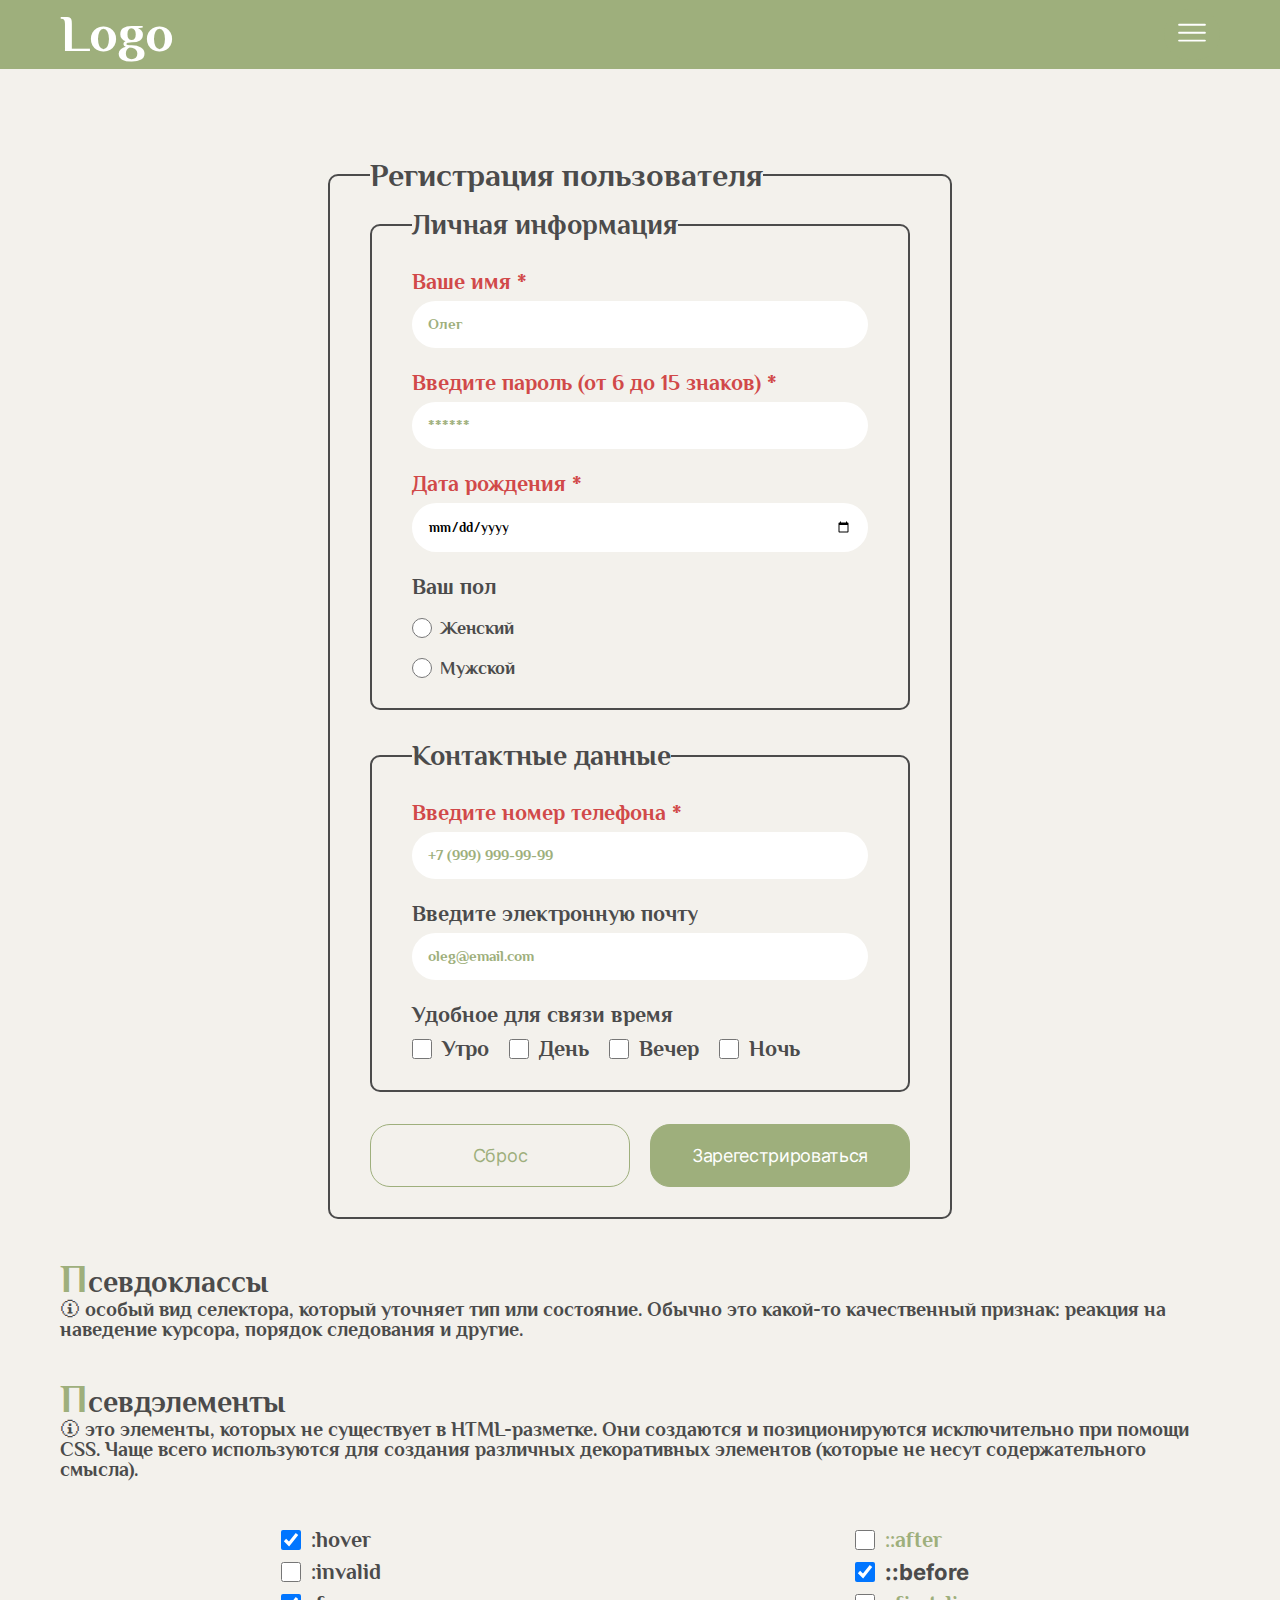
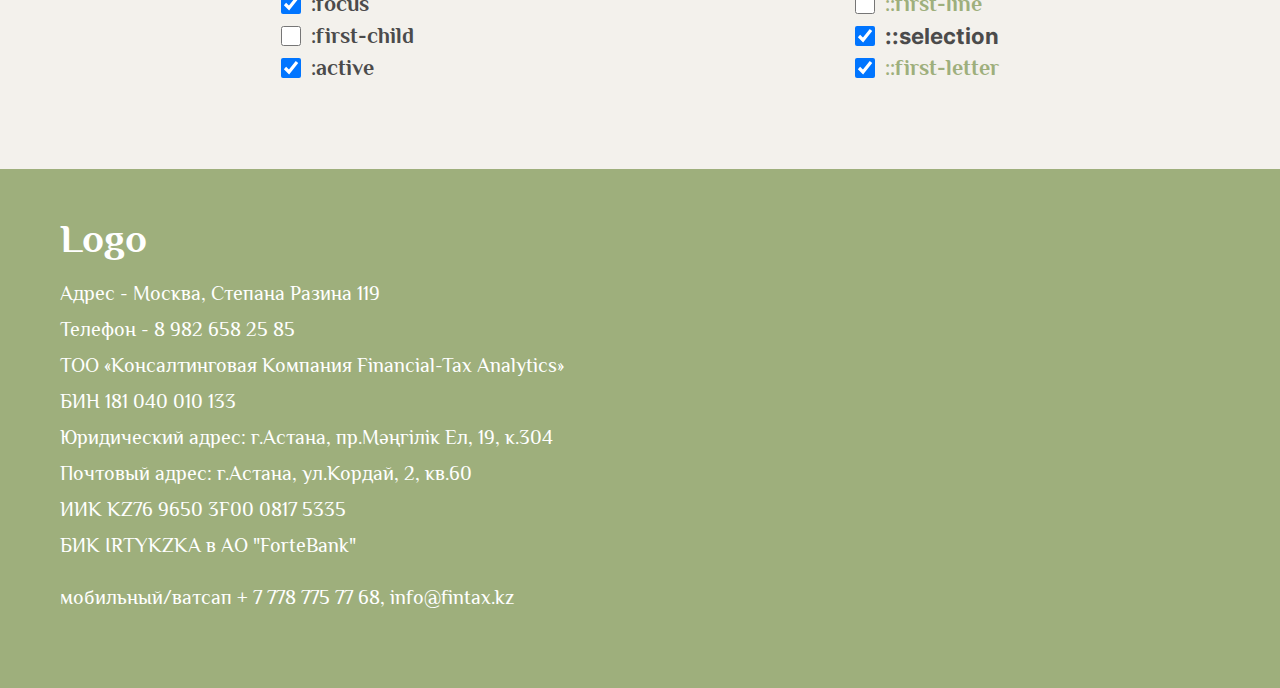
==== form.html @ 0be1e6fa "form + animation" ====
<!DOCTYPE html>
<html lang="en">
<head>
    <meta charset="UTF-8">
    <meta name="viewport" content="width=device-width, initial-scale=1.0">  
    <link rel="stylesheet" href="scss/form.css">
    <title>Лабораторная работа</title>
</head>
<body>
    <header class="header">
        <div class="header__wrapper">
            <a href="index.html" class="header__link">Logo</a>
            <button class="header__btn">
                <img src="image/burger.svg" alt="Навигация" class="header__burger">
            </button>
        </div>
    </header>
    <main>
        <form action="//httpbin.org/post" method="post" class="registration">
            <fieldset>
                <legend class="registration__title">Регистрация пользователя</legend>

                <fieldset class="registration__personal">
                    <legend>Личная информация</legend>

                    <label class="attention" for="name">Ваше имя *
                        <input type="text" required name="name" id="name" placeholder="Олег"></label>
                    <label class="attention" for="password">Введите пароль (от 6 до 15 знаков) *
                        <input type="password" required name="password" id="password" placeholder="******" minlength="6" maxlength="15"></label>
                    <label class="attention" for="birthday">Дата рождения *
                        <input type="date" required name="birthday" id="birthday"></label>

                    <label for="gender">Ваш пол</label>
                        <div class="registration__gender">
                            <input type="radio" name="gender" id="female" value="female">
                            <label for="female">Женский</label></div>
                        <div class="registration__gender">
                            <input type="radio" name="gender" id="male" value="male">
                            <label for="male">Мужской</label></div>
                </fieldset>

                <fieldset class="registration__conacts">
                    <legend>Контактные данные</legend>
                    <label class="attention" for="telephone">Введите номер телефона *
                        <input type="tel" required name="telephone" id="telephone" placeholder="+7 (999) 999-99-99"></label>
                    <label for="email">Введите электронную почту
                        <input type="email" id="email" name="email" placeholder="oleg@email.com"></label>
                    <label for="daytime">Удобное для связи время</label>

                    <div class="registration__daytime">
                        <input type="checkbox" name="daytime" id="morning" value="morning"/>
                        <label for="morning">Утро</label>
                        <input type="checkbox" name="daytime" id="afternoon" value="afternoon"/>
                        <label for="afternoon">День</label>
                        <input type="checkbox" name="daytime" id="evening" value="evening"/>
                        <label for="evening">Вечер</label>
                        <input type="checkbox" name="daytime" id="night" value="night"/>
                        <label for="night">Ночь</label>
                    </div>
                </fieldset>

                <div class="registration_btns">
                    <button type="reset" class="registration__reset">Сброс</button>
                    <button type="submit" class="registration__submit">Зарегестрироваться</button>
                </div>
            </fieldset>
        </form>
        <form action="" class="dictionary">
            <dl>
                <dt>Псевдоклассы</dt>
                <dd> особый вид селектора, который уточняет тип или состояние. Обычно это какой-то качественный признак: реакция на наведение курсора, порядок следования и другие.</dd>
                <dt>Псевдэлементы</dt>
                <dd> это элементы, которых не существует в HTML-разметке. Они создаются и позиционируются исключительно при помощи CSS. Чаще всего используются для создания различных декоративных элементов (которые не несут содержательного смысла).</dd>
            </dl>
            <div>
                <ul class="dictionary__pseudoclass">
                    <li>
                        <input checked type="checkbox" name="pseudoclass" id="hover" value="hover"/>
                        <label for="hover">:hover</label>
                    </li>
                    <li>
                        <input type="checkbox" name="pseudoclass" id="invalid" value="invalid"/>
                        <label for="invalid">:invalid</label>
                    </li>
                    <li>
                        <input checked type="checkbox" name="pseudoclass" id="focus" value="focus"/>
                        <label for="focus">:focus</label>
                    </li>
                    <li>
                        <input type="checkbox" name="pseudoclass" id="first-child" value="first-child"/>
                        <label for="first-child">:first-child</label>
                    </li>
                    <li>
                        <input checked type="checkbox" name="pseudoclass" id="active" value="active"/>
                        <label for="active">:active</label>
                    </li>
                </ul>
                <ul class="dictionary__pseudoelement">
                    <li>
                        <input type="checkbox" name="pseudoelement" id="after" value="after"/>
                        <label for="after">::after</label>
                    </li>
                    <li>
                        <input checked type="checkbox" name="pseudoelement" id="before" value="before"/>
                        <label for="before">::before</label>
                    </li>
                    <li>
                        <input type="checkbox" name="pseudoelement" id="first-line" value="first-line"/>
                        <label for="first-line">::first-line</label>
                    </li>
                    <li>
                        <input checked type="checkbox" name="pseudoelement" id="selection" value="selection"/>
                        <label for="selection">::selection</label>
                    </li>
                    <li>
                        <input checked type="checkbox" name="pseudoelement" id="first-letter" value="first-letter"/>
                        <label for="first-letter">::first-letter</label>
                    </li>
                </ul>
            </div>
        </form>
    </main>
    <footer class="footer">
        <div class="footer__background">
            <ul class="footer__list">
                <li class="footer__item footer__item--logo">Logo</li>
                <li class="footer__item">Адрес - Москва, Степана Разина 119</li>
                <li class="footer__item">Телефон - <a href="tel:8(982)658-25-85"> 8 982 658 25 85</a></li>
                <li class="footer__item">ТОО «Консалтинговая Компания Financial-Tax Analytics»</li>
                <li class="footer__item">БИН 181 040 010 133</li>
                <li class="footer__item">Юридический адрес: г.Астана, пр.Мәңгілік Ел, 19, к.304</li>
                <li class="footer__item">Почтовый адрес: г.Астана, ул.Кордай, 2, кв.60</li>
                <li class="footer__item">ИИК KZ76 9650 3F00 0817 5335</li>
                <li class="footer__item">БИК IRTYKZKA в АО "ForteBank"</li>
                <li class="footer__item footer__item--last">мобильный/ватсап 
                    <a href="tel:+7(778)-775-77-68">+ 7 778 775 77 68</a>,
                    <a href="mailto:info@fintax.kz">info@fintax.kz</a>
                </li>
            </ul>
        </div>
    </footer>
</body>
</html>
---- scss/form.css ----
@charset "UTF-8";
html, body, div, span, applet, object, iframe,
h1, h2, h3, h4, h5, h6, p, blockquote, pre,
a, abbr, acronym, address, big, cite, code,
del, dfn, em, img, ins, kbd, q, s, samp,
small, strike, strong, sub, sup, tt, var,
b, u, i, center,
dl, dt, dd, ol, ul, li,
fieldset, form, label, legend, button, input, textarea,
table, caption, tbody, tfoot, thead, tr, th, td,
article, aside, canvas, details, embed,
figure, figcaption, footer, header, hgroup,
menu, nav, output, ruby, section, summary,
time, mark, audio, video {
  margin: 0;
  padding: 0;
  border: 0;
}

*, *:before, *:after {
  box-sizing: border-box;
}

:focus, :active {
  outline: none;
}

a:focus, a:active {
  outline: none;
}

nav, footer, header, aside {
  display: block;
}

html, body {
  height: 100%;
  width: 100%;
  font-size: 100%;
  line-height: 1;
  -ms-text-size-adjust: 100%;
  -moz-text-size-adjust: 100%;
  -webkit-text-size-adjust: 100%;
}

input, button, textarea {
  font-family: inherit;
}

input::-ms-clear {
  display: none;
}

button {
  cursor: pointer;
}

button::-moz-focus-inner {
  padding: 0;
  border: 0;
}

a, a:visited {
  text-decoration: none;
}

a:hover {
  text-decoration: none;
}

ul li {
  list-style: none;
}

img {
  vertical-align: top;
}

h1, h2, h3, h4, h5, h6 {
  font-size: inherit;
  font-weight: inherit;
}

a {
  color: inherit;
}

@font-face {
  font-family: "Inter Light";
  font-weight: 300;
  font-style: normal;
  src: url("../../fonts/Inter-Light.eot");
  src: local("Inter Light"), url("../../fonts/Inter-Light.eot?#iefix") format("embedded-opentype"), url("../../fonts/Inter-Light.woff2") format("woff2"), url("../../fonts/Inter-Light.woff") format("woff"), url("../../fonts/Inter-Light.ttf") format("truetype");
}
@font-face {
  font-family: "Inter";
  font-weight: 400;
  font-style: normal;
  src: url("../../fonts/Inter-Regular.eot");
  src: local("Inter Regular"), url("../../fonts/Inter-Regular.eot?#iefix") format("embedded-opentype"), url("../../fonts/Inter-Regular.woff2") format("woff2"), url("../../fonts/Inter-Regular.woff") format("woff"), url("../../fonts/Inter-Regular.ttf") format("truetype");
}
@font-face {
  font-family: "Inter Medium";
  font-weight: 500;
  font-style: normal;
  src: url("../../fonts/Inter-Medium.eot");
  src: local("Inter Medium"), url("../../fonts/Inter-Medium.eot?#iefix") format("embedded-opentype"), url("../../fonts/Inter-Medium.woff2") format("woff2"), url("../../fonts/Inter-Medium.woff") format("woff"), url("../../fonts/Inter-Medium.ttf") format("truetype");
}
@font-face {
  font-family: "Inter SemiBold";
  font-weight: 600;
  font-style: normal;
  src: url("../../fonts/Inter-SemiBold.eot");
  src: local("Inter SemiBold"), url("../../fonts/Inter-SemiBold.eot?#iefix") format("embedded-opentype"), url("../../fonts/Inter-SemiBold.woff2") format("woff2"), url("../../fonts/Inter-SemiBold.woff") format("woff"), url("../../fonts/Inter-SemiBold.ttf") format("truetype");
}
@font-face {
  font-family: "Inter Bold";
  font-weight: 700;
  font-style: normal;
  src: url("../../fonts/Inter-Bold.eot");
  src: local("Inter Bold"), url("../../fonts/Inter-Bold.eot?#iefix") format("embedded-opentype"), url("../../fonts/Inter-Bold.woff2") format("woff2"), url("../../fonts/Inter-Bold.woff") format("woff"), url("../../fonts/Inter-Bold.ttf") format("truetype");
}
@font-face {
  font-family: "Philosopher Bold";
  font-style: normal;
  font-weight: 700;
  src: url("../../fonts/Philosopher-Bold.eot");
  src: local("Philosopher Bold"), url("../../fonts/Philosopher-Bold.eot?#iefix") format("embedded-opentype"), url("../../fonts/Philosopher-Bold.woff2") format("woff2"), url("../../fonts/Philosopher-Bold.woff") format("woff"), url("../../fonts/Philosopher-Bold.ttf") format("truetype");
}
@font-face {
  font-family: "Philosopher Italic";
  font-weight: 400;
  font-style: italic;
  src: url("../../fonts/Philosopher-Italic.eot");
  src: local("Philosopher Italic"), url("../../fonts/Philosopher-Italic.eot?#iefix") format("embedded-opentype"), url("../../fonts/Philosopher-Italic.woff2") format("woff2"), url("../../fonts/Philosopher-Italic.woff") format("woff"), url("../../fonts/Philosopher-Italic.ttf") format("truetype");
}
@font-face {
  font-family: "Philosopher";
  font-weight: 400;
  font-style: normal;
  src: url("../../fonts/Philosopher-Regular.eot");
  src: local("Philosopher"), url("../../fonts/Philosopher-Regular.eot?#iefix") format("embedded-opentype"), url("../../fonts/Philosopher-Regular.woff2") format("woff2"), url("../../fonts/Philosopher-Regular.woff") format("woff"), url("../../fonts/Philosopher-Regular.ttf") format("truetype");
}
@font-face {
  font-family: "VelaSans";
  font-weight: 400;
  font-style: normal;
  src: url("../../fonts/VelaSans-Regular.eot");
  src: local("VelaSans"), url("../../fonts/VelaSans-Regular.eot?#iefix") format("embedded-opentype"), url("../../fonts/VelaSans-Regular.woff2") format("woff2"), url("../../fonts/VelaSans-Regular.woff") format("woff"), url("../../fonts/VelaSans-Regular.ttf") format("truetype");
}
:root {
  font-size: 62.5%;
  scroll-behavior: smooth;
}

::-moz-selection {
  background-color: #9EAF7C;
}

::selection {
  background-color: #9EAF7C;
}

::-moz-placeholder {
  color: #9EAF7C;
  font-size: 1.5rem;
}

::placeholder {
  color: #9EAF7C;
  font-size: 1.5rem;
}

body {
  background-color: #F3F1EC;
  font-size: 1.6rem;
  color: #4B4B4B;
}

main {
  font-family: "Philosopher Bold", serif;
}
main button {
  border: solid #9EAF7C 1px;
  padding: 20px 0;
  width: 100%;
  align-self: center;
  justify-self: center;
}
main button:hover {
  background-color: #444237;
  color: #9EAF7C;
  border-color: #444237;
  box-shadow: 5px 5px black;
  transform: rotate(3deg) scale(1.08);
  transition: background-color, color, border-color, box-shadow, transform 0.15s;
}
main button:active {
  color: #FFF;
}
main button:focus {
  color: #000000;
  border-color: #4B4B4B;
}
@media screen and (min-width: 959px) {
  main button {
    width: 560px;
  }
}

a:hover {
  -webkit-text-decoration: underline #9EAF7C;
          text-decoration: underline #9EAF7C;
  color: #9EAF7C;
  transition: color 0.15s, -webkit-text-decoration;
  transition: text-decoration, color 0.15s;
  transition: text-decoration, color 0.15s, -webkit-text-decoration;
}

a:focus {
  border: 1px solid #9EAF7C;
}

a:active {
  color: #4B4B4B;
  -webkit-text-decoration: underline #4B4B4B;
          text-decoration: underline #4B4B4B;
}

button {
  font-family: "Inter", sans-serif;
  line-height: 120%;
  border-radius: 20px;
  color: #FFF;
  background: #9EAF7C;
  letter-spacing: -0.32px;
}
@media screen and (min-width: 959px) {
  button {
    font-size: 1.8rem;
  }
}

h1 {
  font-size: 3.4rem;
  letter-spacing: -2.04px;
}
@media screen and (min-width: 959px) {
  h1 {
    font-size: 5rem;
  }
}

h2 {
  font-family: "Philosopher Italic", serif;
  font-size: 3.8rem;
}
@media screen and (min-width: 959px) {
  h2 {
    font-size: 5.4rem;
  }
}

input {
  border-radius: 60px;
  padding: 16px;
}

textarea {
  resize: none;
}

main {
  margin-inline: 45px;
  max-width: 1160px;
  display: flex;
  flex-direction: column;
  align-items: center;
  padding: 90px 0;
}
@media screen and (min-width: 1159px) {
  main {
    margin-inline: auto;
  }
}

.header {
  overflow-x: hidden;
  width: 100%;
  padding: 8px 0;
  color: #FFF;
  background-color: #9EAF7C;
}

.header__wrapper {
  margin-inline: 45px;
  max-width: 1160px;
  display: flex;
  justify-content: space-between;
  align-items: center;
}
@media screen and (min-width: 1159px) {
  .header__wrapper {
    margin-inline: auto;
  }
}

.header__link {
  font-family: "Philosopher Bold", serif;
  color: #FFF;
  font-size: 3rem;
}
@media screen and (min-width: 959px) {
  .header__link {
    font-size: 5.25rem;
  }
}

.header__btn {
  border-radius: 60px;
  padding: 14.5px 13px;
}

@media screen and (min-width: 959px) {
  .header__burger {
    width: 30px;
  }
}

/*----------------------------------------------------------------*/
.attention {
  color: #d14949;
}

input:focus {
  border: 1px solid #4B4B4B;
}

label {
  display: flex;
  flex-direction: column;
  font-size: 2.2rem;
  margin-top: 12px;
  gap: 8px;
}

fieldset {
  display: inline-block;
  border: 2px #4B4B4B solid;
  padding: 20px 40px 30px;
  border-radius: 10px;
  display: flex;
  gap: 12px;
  flex-direction: column;
}

legend {
  font-size: 2.8rem;
}

.registration__title {
  font-size: 3.2rem;
}

.registration__gender {
  display: flex;
  flex-direction: row;
  align-items: center;
  gap: 8px;
  margin-top: 8px;
}
.registration__gender > label {
  font-size: 1.8rem;
  margin-top: 0;
}

input[type=radio] {
  width: 20px;
  height: 20px;
}

input[type=radio]:checked + label {
  color: #9EAF7C;
}

input[type=radio]:focus + label {
  border: 1px solid #9EAF7C;
}

.registration__conacts {
  margin-top: 20px;
}

.registration__daytime {
  display: flex;
  gap: 10px;
  align-items: center;
}
.registration__daytime > label {
  margin-top: 0;
  margin-right: 10px;
}

input[type=checkbox] {
  width: 20px;
  height: 20px;
}

.registration__daytime > input[type=checkbox]:checked + label {
  color: #9EAF7C;
}

input[type=checkbox]:focus + label {
  border: 1px solid #9EAF7C;
}

.registration_btns {
  display: flex;
  flex-wrap: wrap;
  justify-content: center;
  gap: 20px;
  margin-top: 20px;
}

.registration__reset {
  width: 260px;
  background-color: transparent;
  color: #9EAF7C;
}

.registration__submit {
  width: 260px;
}

dl {
  font-size: 2rem;
}

dt {
  margin-top: 40px;
  font-size: 3rem;
}
dt::first-letter {
  font-size: 4rem;
  color: #9EAF7C;
}

dd::before {
  content: "🛈";
}

.dictionary > div {
  display: flex;
  justify-content: space-around;
  margin-top: 40px;
}

.dictionary__pseudoclass > li,
.dictionary__pseudoelement > li {
  display: flex;
  align-items: center;
  margin-top: 10px;
  gap: 10px;
}
.dictionary__pseudoclass > li > label,
.dictionary__pseudoelement > li > label {
  margin-top: 0;
}

.dictionary__pseudoelement > li:nth-child(2n) {
  font-family: "Inter Bold";
}

.dictionary__pseudoelement > li:nth-child(2n+1) {
  color: #9EAF7C;
}

/*----------------------------------------------------------------*/
.footer {
  overflow-x: hidden;
  position: sticky;
  top: 100vh;
}

.footer__title {
  margin-inline: 45px;
  max-width: 1160px;
  margin-top: 90px;
}
@media screen and (min-width: 1159px) {
  .footer__title {
    margin-inline: auto;
  }
}

.footer__info {
  position: relative;
  margin-top: 40px;
}

.footer__map {
  width: 100%;
}

.footer__background {
  background: #9EAF7C;
  padding: 34px 0 73px 0;
}

.footer__list {
  margin-inline: 45px;
  max-width: 1160px;
  margin-inline: 45px;
  font-family: "Philosopher", serif;
  color: #FFF;
}
@media screen and (min-width: 1159px) {
  .footer__list {
    margin-inline: auto;
  }
}
@media screen and (min-width: 1159px) {
  .footer__list {
    font-size: 2rem;
  }
}

.footer__item {
  line-height: 180%;
}
.footer__item > a:hover {
  color: #4B4B4B;
}
.footer__item > a:focus {
  border: 1px solid #4B4B4B;
}
.footer__item--logo {
  display: inline-block;
  font-size: 4rem;
  font-family: "Philosopher Bold";
}
.footer__item--logo:hover {
  transform: scale(1.5) rotate(30deg) skew(10deg);
  transition: 0.3s;
}
.footer__item--last {
  margin-top: 16px;
}/*# sourceMappingURL=form.css.map */
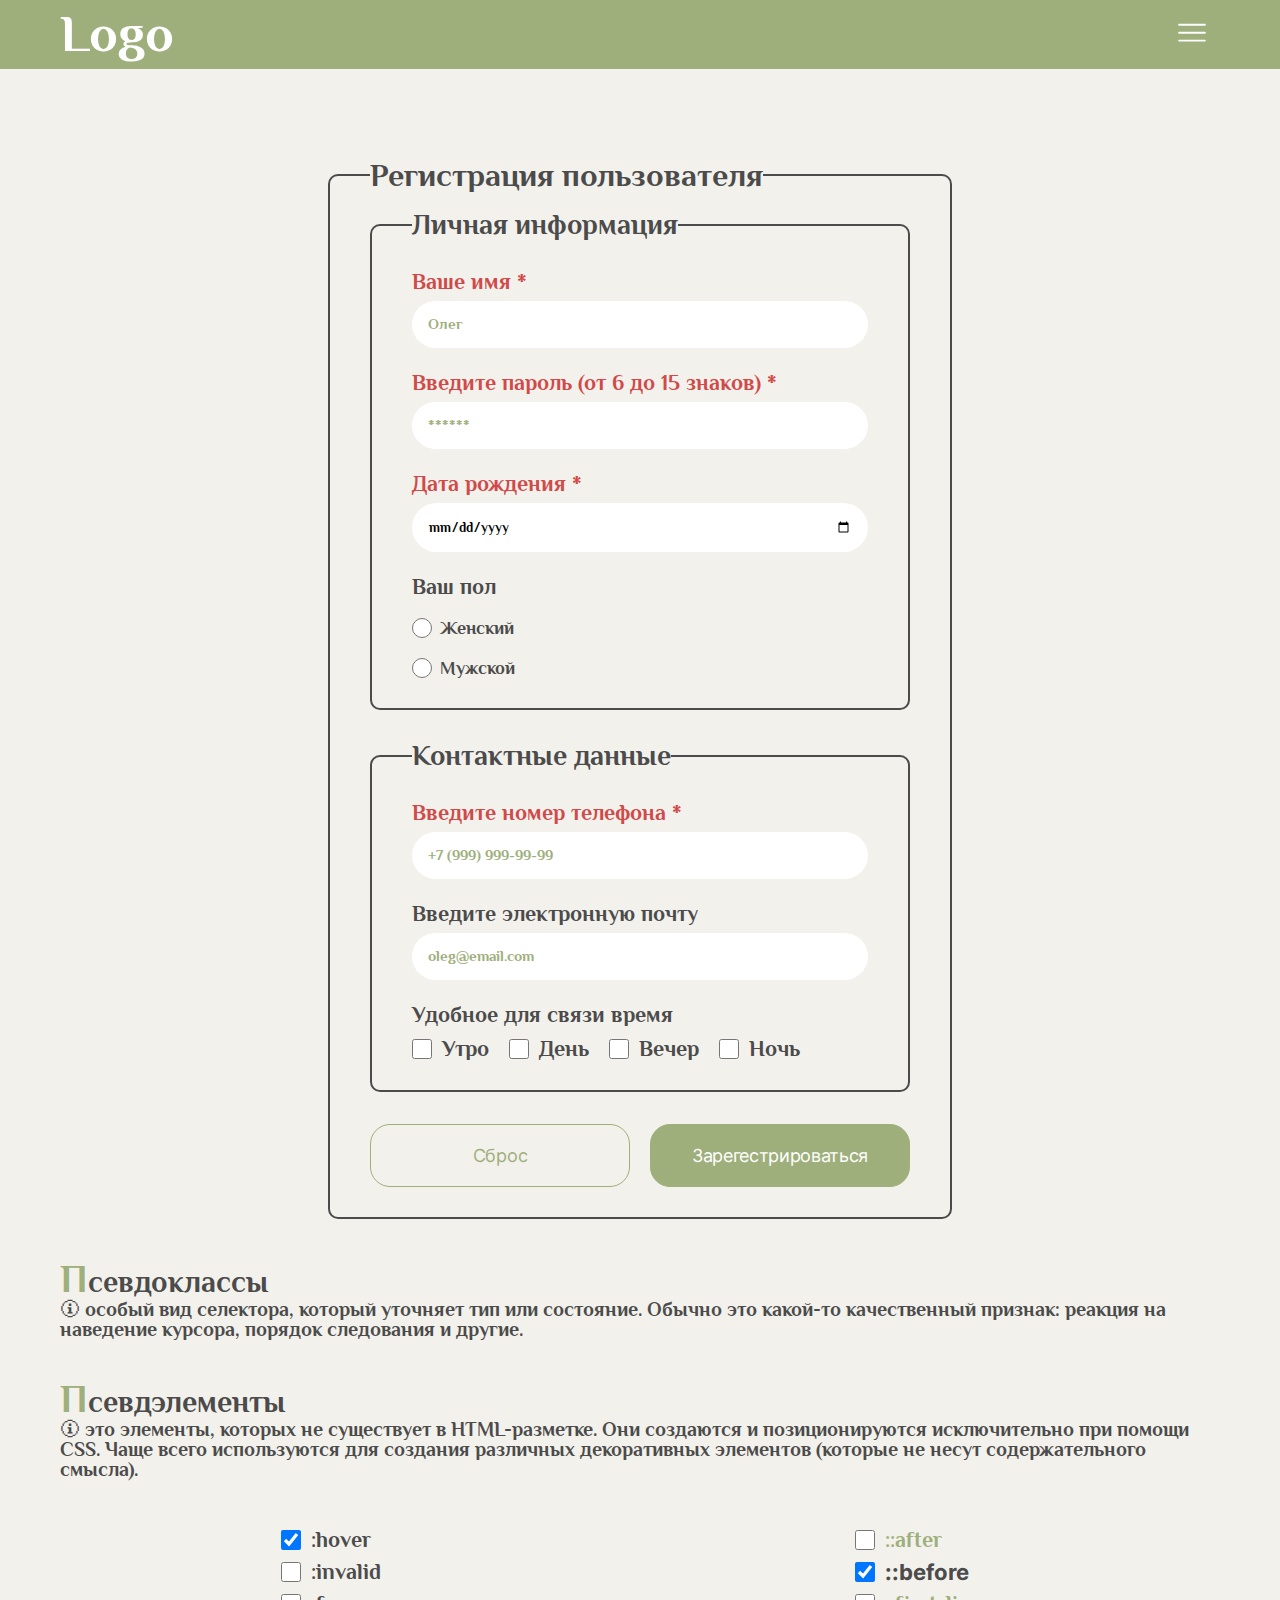
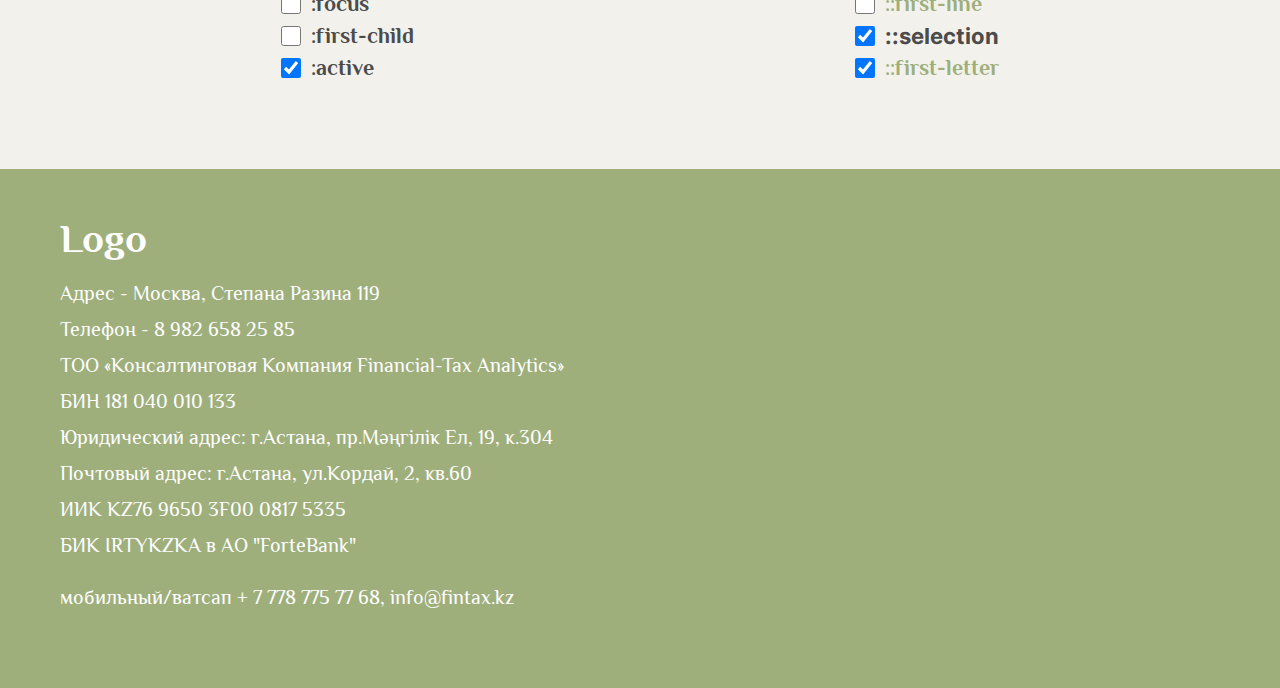
==== commit aca34c51: "form + demo" ====
--- a/form.html
+++ b/form.html
@@ -83,7 +83,7 @@
                         <label for="invalid">:invalid</label>
                     </li>
                     <li>
-                        <input checked type="checkbox" name="pseudoclass" id="focus" value="focus"/>
+                        <input type="checkbox" name="pseudoclass" id="focus" value="focus"/>
                         <label for="focus">:focus</label>
                     </li>
                     <li>
--- a/scss/form.css
+++ b/scss/form.css
@@ -21,11 +21,11 @@
   box-sizing: border-box;
 }
 
-:focus, :active {
+:active {
   outline: none;
 }
 
-a:focus, a:active {
+a:active {
   outline: none;
 }
 
@@ -198,10 +198,6 @@
 main button:active {
   color: #FFF;
 }
-main button:focus {
-  color: #000000;
-  border-color: #4B4B4B;
-}
 @media screen and (min-width: 959px) {
   main button {
     width: 560px;
@@ -215,10 +211,6 @@
   transition: color 0.15s, -webkit-text-decoration;
   transition: text-decoration, color 0.15s;
   transition: text-decoration, color 0.15s, -webkit-text-decoration;
-}
-
-a:focus {
-  border: 1px solid #9EAF7C;
 }
 
 a:active {
@@ -315,6 +307,10 @@
     font-size: 5.25rem;
   }
 }
+.header__link:hover {
+  text-decoration: none;
+  color: #F3F1EC;
+}
 
 .header__btn {
   border-radius: 60px;
@@ -330,10 +326,6 @@
 /*----------------------------------------------------------------*/
 .attention {
   color: #d14949;
-}
-
-input:focus {
-  border: 1px solid #4B4B4B;
 }
 
 label {
@@ -531,9 +523,6 @@
 .footer__item > a:hover {
   color: #4B4B4B;
 }
-.footer__item > a:focus {
-  border: 1px solid #4B4B4B;
-}
 .footer__item--logo {
   display: inline-block;
   font-size: 4rem;
